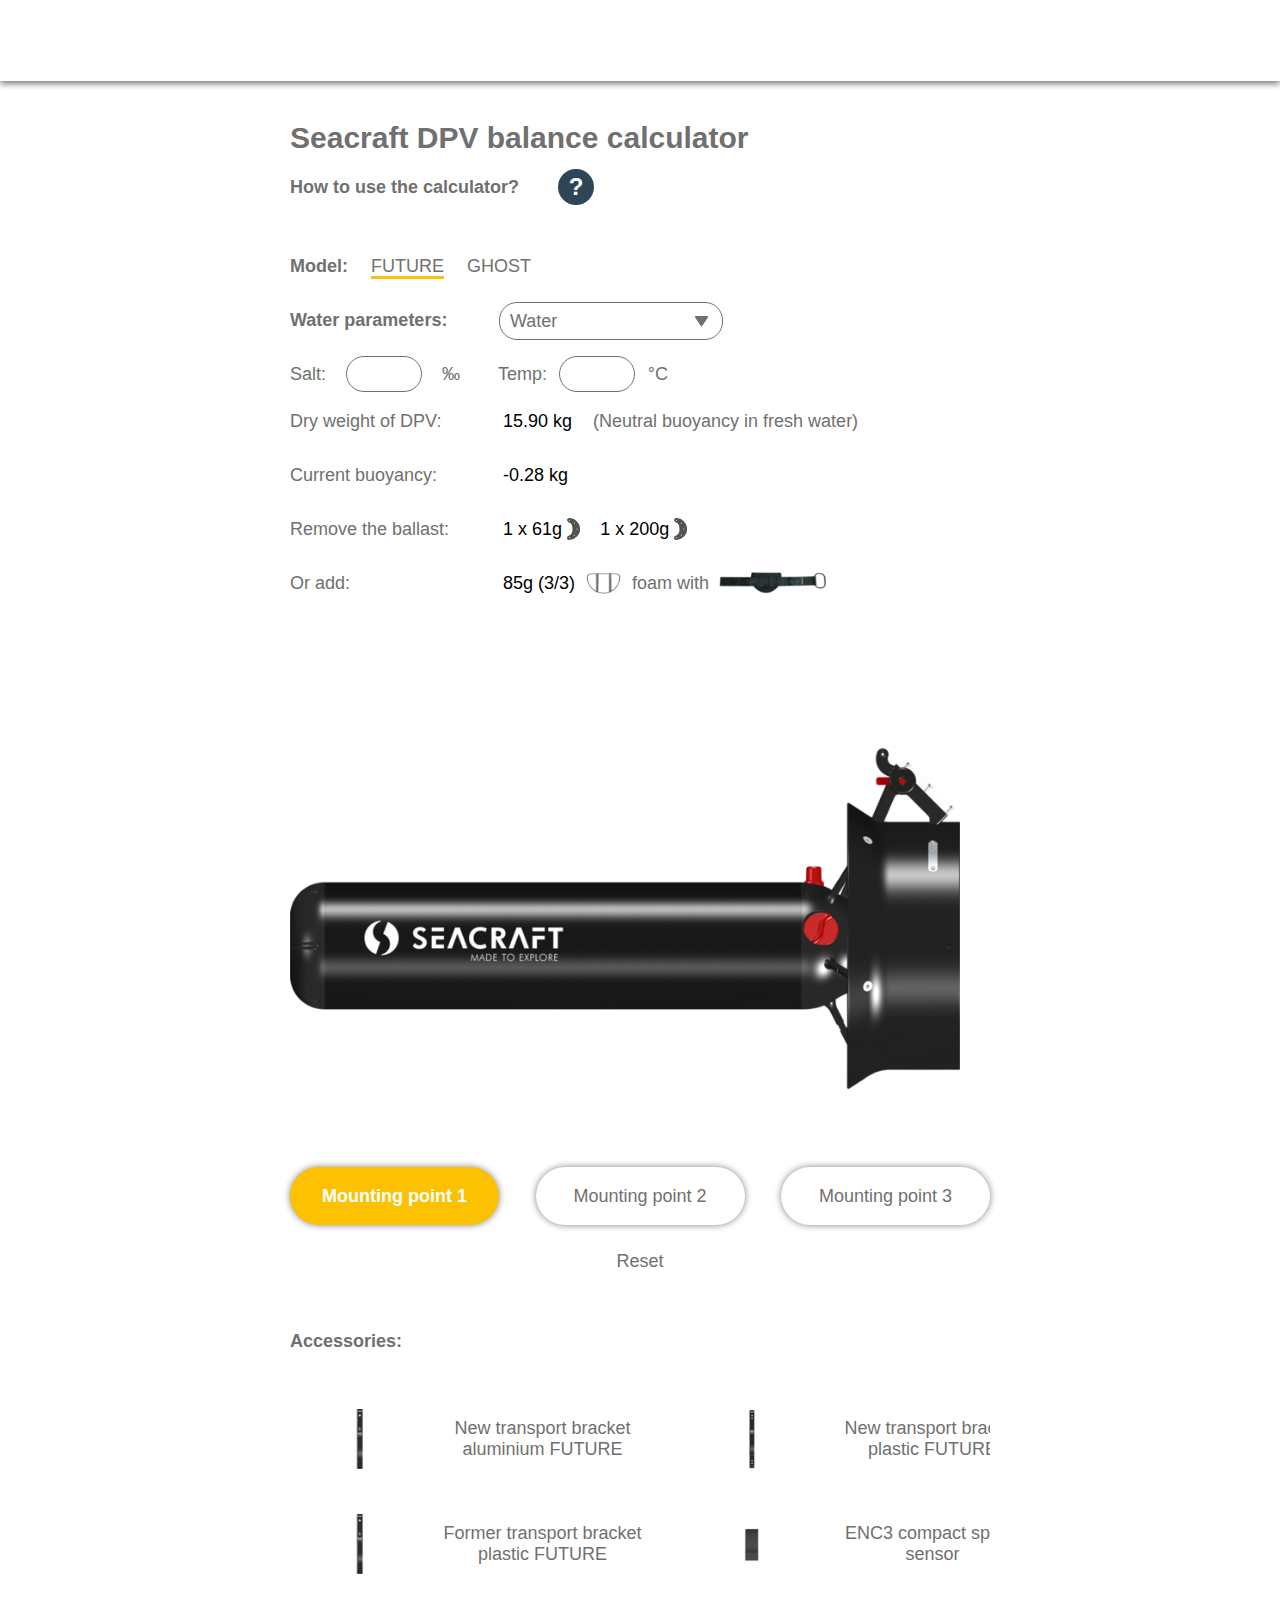
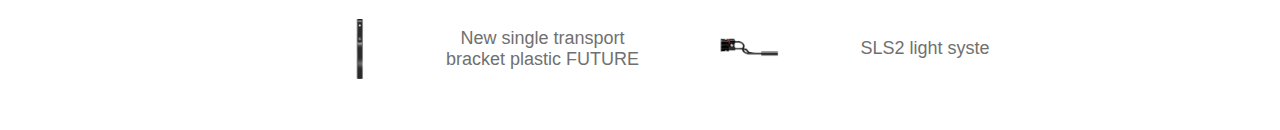
==== index.html @ e0cefeb3 "asdzxc" ====
<!DOCTYPE html>
<html lang="en">

<head>
    <meta charset="UTF-8">
    <meta http-equiv="X-UA-Compatible" content="IE=edge">
    <meta name="viewport" content="width=device-width, initial-scale=1.0">
    <link rel="stylesheet" type="text/css" href="css/perfect-scrollbar.css">
    <link rel="stylesheet" type="text/css" href="css/style.css">
    <title>Seacraft</title>
</head>

<body>
    <div class="header"></div>
    <div class="mainBlock">
        <div class="mainBlock__head">
            <div class="title">Seacraft DPV balance calculator</div>
            <div id="howtouse" class="howtouse">
                <div class="howtouse__title">How to use the calculator?</div>
                <div class="howtouse__icon">?</div>
            </div>
        </div>
        <div class="mainBlock__parameters">
            <div class="left">
                <div class="model">
                    <span class="model__main">Model:</span>
                    <div id="models" class="models">
                    </div>

                </div>
                <div class="waterParam">
                    <span>Water parameters:</span>
                    <div class="selectboxss">
                        <div class="selectboxssvalue"><input id="currentSea" readonly value="Water"></input><img
                                src="./assets/images/icons/arrow.svg" class="arrowselect" />
                        </div>
                        <ul id="seas" class="selectboxssmenu">
                        </ul>
                    </div>
                </div>
                <div class="params">
                    <div class="waterParameters">
                        <span>Salt:</span><input id="seaSalt" class="waterParameters__input" type="text"><span>‰</span>
                    </div>
                    <div class="waterParameters">
                        <span>Temp:</span><input id="seaTemp" class="waterParameters__input" type="text"><span>°C</span>
                    </div>
                </div>
            </div>
            <div class="right">
                <div class="weight">Dry weight of DPV:<span class="right__span">15.90 kg</span><span
                        class="right__span2">(Neutral buoyancy in fresh water)</span></div>
                <div class="buoyancy">Current buoyancy:<span class="right__span">-0.28 kg</span></div>
                <div class="ballast"><span> Remove the ballast:</span>
                    <div class="details">
                        <div class="detail"> <span class="right__span3">1 x 61g</span><img
                                src="./assets/images/icons/detail.svg" alt=""></div>
                        <div class="detail">
                            <span class="right__span3">1 x 200g</span><img src="./assets/images/icons/detail.svg"
                                alt="">
                        </div>
                    </div>
                </div>
                <div class="foam">
                    <span>Or add:</span>
                    <div class="foam-parts">
                        <div class="foam__quan">85g (3/3)</div>
                        <img src="./assets/images/icons/foam.png" alt="">
                        <div class="foam__with">foam with</div>
                        <img src="./assets/images/icons/belt.png" alt="">
                    </div>
                </div>
            </div>
        </div>
        <div class="mainBlock__scooter">
            <div class="scooter-images">
                <div id="model" data-model></div>
                <div id="bracket" data-bracket></div>
                <div id="accesory" data-accesory></div>
            </div>
            <div class="scooter-points">
                <div class="title">Choose mounting point:</div>
                <div class="buttons">
                    <div class="button active-btn" data-point="1">Mounting point 1</div>
                    <div class="button" data-point="2">Mounting point 2</div>
                    <div class="button" data-point="3">Mounting point 3</div>
                </div>
                <div id="reset" class="reset">Reset</div>
            </div>
        </div>
        <div class="mainblock__accessories">
            <div class="title"> Accessories:</div>
            <div id="accessories1" data-access="1" class="accessories accessories_active" data-scrollbar>
            </div>
            <div id="accessories2" data-access="2" class="accessories" data-scrollbar>
            </div>
            <div id="accessories3" data-access="3" class="accessories" data-scrollbar>
            </div>
        </div>
    </div>
    </div>
    <script src="./js/jquery/jquery.js" type="text/javascript" defer></script>
    <script src="./js/perfect-scrollbar.js" type="text/javascript" defer> </script>
    <script src="./js/tippy/1.js" type="text/javascript" defer></script>
    <script src="./js/tippy/2.js" type="text/javascript" defer></script>
    <script src="./js/index.js" type="text/javascript" defer></script>
</body>

</html>
---- css/perfect-scrollbar.css ----
/*
 * Container style
 */
.ps {
  overflow: hidden !important;
  overflow-anchor: none;
  -ms-overflow-style: none;
  touch-action: auto;
  -ms-touch-action: auto;
}

/*
 * Scrollbar rail styles
 */
.ps__rail-x {
  height: 1px;
  bottom: 10px;
  background: #fcc202;
  position: absolute;
}

.ps__rail-y {
  width: 1px;
  background: #fcc202;
  /* there must be 'right' or 'left' for ps__rail-y */
  right: 10px;
  /* please don't change 'position' */
  position: absolute;
}

.ps--active-x > .ps__rail-x,
.ps--active-y > .ps__rail-y {
  display: block;
}

.ps:hover > .ps__rail-x,
.ps:hover > .ps__rail-y,
.ps--focus > .ps__rail-x,
.ps--focus > .ps__rail-y,
.ps--scrolling-x > .ps__rail-x,
.ps--scrolling-y > .ps__rail-y {
  opacity: 1;
}

/*
 * Scrollbar thumb styles
 */
.ps__thumb-x {
  background-color: #aaa;
  border-radius: 6px;
  transition: background-color 0.2s linear, height 0.2s ease-in-out;
  -webkit-transition: background-color 0.2s linear, height 0.2s ease-in-out;
  height: 6px;
  /* there must be 'bottom' for ps__thumb-x */
  bottom: -6px;
  border-radius: 14px;
  height: 13px;
  background: #fcc202;
  /* please don't change 'position' */
  position: absolute;
}

.ps__thumb-y {
  border-radius: 14px;
  height: 13px;
  background: #fcc202;
  transition: background-color 0.2s linear, width 0.2s ease-in-out;
  -webkit-transition: background-color 0.2s linear, width 0.2s ease-in-out;
  width: 9px;
  /* there must be 'right' for ps__thumb-y */
  right: -4px;
  /* please don't change 'position' */
  position: absolute;
}

.ps__rail-y:hover > .ps__thumb-y,
.ps__rail-y:focus > .ps__thumb-y,
.ps__rail-y.ps--clicking .ps__thumb-y {
}

/* MS supports */
@supports (-ms-overflow-style: none) {
  .ps {
    overflow: auto !important;
  }
}

@media screen and (-ms-high-contrast: active), (-ms-high-contrast: none) {
  .ps {
    overflow: auto !important;
  }
}
---- css/style.css ----
@charset "UTF-8";
html,
body {
  margin: 0;
  padding: 0;
  font-family: "Montserrat", Sans-serif;
  font-size: 18px;
  color: #707070;
  outline: none;
  min-width: 360px;
}

.header {
  height: 81px;
  width: 100%;
  -webkit-box-shadow: 0px 3px 6px #838282;
          box-shadow: 0px 3px 6px #838282;
}

div.selectboxss {
  width: 222px;
  position: relative;
  height: 36px;
  border-radius: 18px;
  border: solid 1px #707070;
  background-color: #fff;
  color: #707070;
  cursor: pointer;
  overflow: hidden;
  -webkit-transition: 0.3s;
  transition: 0.3s;
  top: -7px;
  z-index: 1;
}

@media (max-width: 705px) {
  div.selectboxss {
    width: 180px;
  }
}

div.selectboxss .selectboxssvalue {
  cursor: pointer;
  -webkit-transition: 0.2s;
  transition: 0.2s;
  font-weight: 500;
  height: 36px;
  line-height: 36px;
  margin: 0px;
  padding-left: 10px;
}

div.selectboxss .selectboxssvalue input {
  color: #707070;
  font-weight: 500;
  font-size: 18px;
  padding: 0;
  margin: 0;
  border: none;
  background: none;
  outline: none;
  height: 36px;
  line-height: 36px;
  cursor: pointer;
  width: 180px;
}

@media (max-width: 705px) {
  div.selectboxss .selectboxssvalue input {
    width: 130px;
    font-size: 14px;
  }
}

@media (max-width: 705px) {
  div.selectboxss .selectboxssvalue {
    width: 140px;
  }
}

div.selectboxss img.arrowselect {
  position: absolute;
  right: 0;
  width: 15px;
  height: 11px;
  padding: 13px 13px 0px 0px;
}

ul.selectboxssmenu {
  background: #fff;
  -webkit-transition: 0.3s;
  transition: 0.3s;
  width: 100%;
  position: absolute;
  margin-top: 0px;
  display: block;
  padding: 0px;
  margin: 0px;
}

ul.selectboxssmenu > li {
  display: block;
  border-radius: 0px;
  cursor: pointer;
}

ul.selectboxssmenu > li.selectoption {
  font-weight: 300;
  height: 36px;
  line-height: 36px;
  color: #707070;
  padding-left: 12px;
}

@media (max-width: 705px) {
  ul.selectboxssmenu > li.selectoption {
    font-size: 14px;
  }
}

ul.selectboxssmenu > li.selectoption:hover {
  background: #f4f4f4;
  -webkit-transition: 0.2s;
  transition: 0.2s;
}

.mainBlock {
  width: 1320px;
  margin: auto;
  margin-top: 40px;
  zoom: 80%;
}

.mainBlock__head {
  display: -webkit-box;
  display: -ms-flexbox;
  display: flex;
  -ms-flex-wrap: wrap;
      flex-wrap: wrap;
  width: 100%;
  -webkit-box-pack: justify;
      -ms-flex-pack: justify;
          justify-content: space-between;
}

.mainBlock__head .title {
  font-weight: bold;
  font-size: 30px;
  color: #707070;
}

@media (max-width: 1320px) {
  .mainBlock__head .title {
    margin-bottom: 14px;
  }
}

@media (max-width: 705px) {
  .mainBlock__head .title {
    font-size: 22px;
    margin-bottom: 14px;
  }
}

.mainBlock__head .howtouse {
  display: -webkit-box;
  display: -ms-flexbox;
  display: flex;
  width: 304px;
  -webkit-box-pack: justify;
      -ms-flex-pack: justify;
          justify-content: space-between;
  height: 36px;
  line-height: 36px;
  font-weight: bold;
  -webkit-user-select: none;
     -moz-user-select: none;
      -ms-user-select: none;
          user-select: none;
  cursor: pointer;
}

.mainBlock__head .howtouse__title {
  font-size: 18px;
  color: #707070;
}

@media (max-width: 705px) {
  .mainBlock__head .howtouse__title {
    font-size: 14px;
  }
}

.mainBlock__head .howtouse__icon {
  width: 36px;
  height: 36px;
  border-radius: 100%;
  text-align: center;
  line-height: 36px;
  background-color: #2d4554;
  font-size: 24px;
  color: #ffffff;
}

@media (max-width: 705px) {
  .mainBlock__head .howtouse__icon {
    font-size: 12px;
    line-height: 20px;
    width: 19px;
    height: 19px;
  }
}

@media (max-width: 705px) {
  .mainBlock__head .howtouse {
    height: 19px;
    width: 220px;
    line-height: 19px;
  }
}

.mainBlock__parameters {
  margin-top: 50px;
  display: -webkit-box;
  display: -ms-flexbox;
  display: flex;
  width: 100%;
  margin-bottom: 83px;
}

.mainBlock__parameters .left {
  display: -webkit-box;
  display: -ms-flexbox;
  display: flex;
  -webkit-box-orient: vertical;
  -webkit-box-direction: normal;
      -ms-flex-direction: column;
          flex-direction: column;
  -ms-flex-wrap: wrap;
      flex-wrap: wrap;
  -webkit-box-pack: justify;
      -ms-flex-pack: justify;
          justify-content: space-between;
  width: 433px;
  height: 130px;
  margin-right: 190px;
}

@media (max-width: 1320px) {
  .mainBlock__parameters .left {
    margin-bottom: 25px;
  }
}

.mainBlock__parameters .model {
  height: 22px;
  line-height: 22px;
  display: -webkit-box;
  display: -ms-flexbox;
  display: flex;
  font-size: 18px;
  color: #707070;
}

.mainBlock__parameters .model__main {
  font-weight: bold;
  margin-right: 23px;
}

.mainBlock__parameters .model__title {
  text-transform: uppercase;
  cursor: pointer;
  font-weight: 300;
  margin-right: 23px;
}

.mainBlock__parameters .model__active {
  height: 24px;
  -webkit-box-sizing: border-box;
          box-sizing: border-box;
  font-weight: 500;
  border-bottom: 3px solid #fcc202;
}

@media (max-width: 705px) {
  .mainBlock__parameters .model {
    font-size: 16px;
  }
}

.mainBlock__parameters .waterParam {
  width: 433px;
  display: -webkit-box;
  display: -ms-flexbox;
  display: flex;
  -webkit-box-pack: justify;
      -ms-flex-pack: justify;
          justify-content: space-between;
  height: 22px;
  line-height: 22px;
  font-weight: bold;
  font-size: 18px;
}

@media (max-width: 705px) {
  .mainBlock__parameters .waterParam {
    width: 350px;
    font-size: 16px;
  }
}

.mainBlock__parameters .params {
  width: 378px;
  height: 22px;
  display: -webkit-box;
  display: -ms-flexbox;
  display: flex;
  -webkit-box-pack: justify;
      -ms-flex-pack: justify;
          justify-content: space-between;
}

@media (max-width: 705px) {
  .mainBlock__parameters .params {
    width: 320px;
  }
}

.mainBlock__parameters .waterParameters {
  display: -webkit-box;
  display: -ms-flexbox;
  display: flex;
  width: 170px;
  height: 22px;
  -webkit-box-pack: justify;
      -ms-flex-pack: justify;
          justify-content: space-between;
  line-height: 22px;
}

.mainBlock__parameters .waterParameters__input {
  -webkit-box-sizing: border-box;
          box-sizing: border-box;
  width: 76px;
  height: 36px;
  border: 1px solid #707070;
  text-align: center;
  color: #000000;
  font-size: 18px;
  font-weight: 500;
  border-radius: 18px;
  position: relative;
  top: -7px;
  outline: none;
  font-family: "Montserrat", Sans-serif;
}

@media (max-width: 705px) {
  .mainBlock__parameters .waterParameters {
    width: 155px;
  }
}

.mainBlock__parameters .right {
  display: -webkit-box;
  display: -ms-flexbox;
  display: flex;
  -webkit-box-orient: vertical;
  -webkit-box-direction: normal;
      -ms-flex-direction: column;
          flex-direction: column;
  -ms-flex-wrap: wrap;
      flex-wrap: wrap;
  -webkit-box-pack: justify;
      -ms-flex-pack: justify;
          justify-content: space-between;
  width: 608px;
  font-weight: 500;
  height: 184px;
}

.mainBlock__parameters .right .weight {
  position: relative;
  width: 100%;
  height: 22px;
  line-height: 22px;
}

.mainBlock__parameters .right .buoyancy {
  position: relative;
  width: 100%;
  line-height: 22px;
  height: 22px;
}

.mainBlock__parameters .right .ballast {
  display: -webkit-box;
  display: -ms-flexbox;
  display: flex;
  position: relative;
  line-height: 22px;
  width: 100%;
  height: 22px;
}

.mainBlock__parameters .right .foam {
  display: -webkit-box;
  display: -ms-flexbox;
  display: flex;
  position: relative;
  -ms-flex-wrap: nowrap;
      flex-wrap: nowrap;
  line-height: 22px;
  width: 100%;
  height: 22px;
}

.mainBlock__parameters .right .foam .foam-parts {
  display: -webkit-box;
  display: -ms-flexbox;
  display: flex;
  line-height: 22px;
  height: 22px;
  position: absolute;
  color: #000000;
  top: 0;
  left: 213px;
}

@media (max-width: 705px) {
  .mainBlock__parameters .right .foam .foam-parts {
    -ms-flex-wrap: wrap;
        flex-wrap: wrap;
    left: 165px;
  }
}

.mainBlock__parameters .right .foam__with {
  margin-right: 10px;
  color: #707070;
}

.mainBlock__parameters .right__span {
  position: absolute;
  color: #000000;
  left: 213px;
}

@media (max-width: 705px) {
  .mainBlock__parameters .right__span {
    left: 165px;
  }
}

.mainBlock__parameters .right__span2 {
  position: absolute;
  left: 303px;
}

@media (max-width: 705px) {
  .mainBlock__parameters .right__span2 {
    font-size: 14px;
    line-height: 16px;
    left: 245px;
  }
}

.mainBlock__parameters .right__span3 {
  position: relative;
  color: #000000;
  margin-right: 5px;
}

.mainBlock__parameters .right .details {
  display: -webkit-box;
  display: -ms-flexbox;
  display: flex;
  position: absolute;
  left: 213px;
  white-space: nowrap;
}

.mainBlock__parameters .right .details .detail {
  height: 22px;
  display: -webkit-box;
  display: -ms-flexbox;
  display: flex;
  margin-right: 20px;
}

.mainBlock__parameters .right .details .detail img {
  position: relative;
}

@media (max-width: 705px) {
  .mainBlock__parameters .right .details {
    position: absolute;
    left: 165px;
  }
}

@media (max-width: 705px) {
  .mainBlock__parameters .right {
    font-size: 15px;
  }
}

@media (max-width: 1320px) {
  .mainBlock__parameters {
    -ms-flex-wrap: wrap;
        flex-wrap: wrap;
  }
}

@media (max-width: 705px) {
  .mainBlock__parameters {
    font-size: 16px;
    margin-top: 38px;
  }
}

.mainBlock__scooter {
  position: relative;
  display: -webkit-box;
  display: -ms-flexbox;
  display: flex;
  -webkit-box-pack: justify;
      -ms-flex-pack: justify;
          justify-content: space-between;
  width: calc(100% - 109px);
  left: 109px;
  margin-bottom: 33px;
}

.mainBlock__scooter .scooter-images {
  position: relative;
  bottom: 0;
  width: 800px;
  height: 490px;
}

.mainBlock__scooter .scooter-images img {
  position: absolute;
  width: 780px;
}

@media (max-width: 1320px) {
  .mainBlock__scooter .scooter-images img {
    width: 670px;
  }
}

@media (max-width: 705px) {
  .mainBlock__scooter .scooter-images img {
    width: 340px;
  }
}

@media (max-width: 1320px) {
  .mainBlock__scooter .scooter-images {
    margin: auto;
  }
}

@media (max-width: 705px) {
  .mainBlock__scooter .scooter-images {
    width: 354px;
    height: 220px;
  }
}

.mainBlock__scooter .scooter-points {
  position: relative;
  top: 50px;
  left: 0;
}

.mainBlock__scooter .scooter-points .buttons {
  display: -webkit-box;
  display: -ms-flexbox;
  display: flex;
  -webkit-box-orient: vertical;
  -webkit-box-direction: normal;
      -ms-flex-direction: column;
          flex-direction: column;
  -webkit-box-pack: justify;
      -ms-flex-pack: justify;
          justify-content: space-between;
  width: 209px;
  height: 222px;
}

@media (max-width: 1320px) {
  .mainBlock__scooter .scooter-points .buttons {
    margin: auto;
    width: 700px;
    -webkit-box-orient: horizontal;
    -webkit-box-direction: normal;
        -ms-flex-direction: row;
            flex-direction: row;
    height: 58px;
  }
}

@media (max-width: 705px) {
  .mainBlock__scooter .scooter-points .buttons {
    margin: auto;
    height: 44px;
    width: 333px;
    -webkit-box-orient: horizontal;
    -webkit-box-direction: normal;
        -ms-flex-direction: row;
            flex-direction: row;
  }
}

.mainBlock__scooter .scooter-points .title {
  display: none;
  font-size: 16px;
  font-weight: bold;
  margin-bottom: 28px;
}

@media (max-width: 705px) {
  .mainBlock__scooter .scooter-points .title {
    display: block;
  }
}

@media (max-width: 1320px) {
  .mainBlock__scooter .scooter-points {
    width: 100%;
    top: 0;
  }
}

.mainBlock__scooter .reset {
  margin: 24px auto;
  text-align: center;
  -webkit-user-select: none;
     -moz-user-select: none;
      -ms-user-select: none;
          user-select: none;
  width: 61px;
  height: 25px;
  cursor: pointer;
  line-height: 25px;
  font-weight: 500;
}

@media (max-width: 705px) {
  .mainBlock__scooter .reset {
    height: 20px;
    line-height: 20px;
    font-size: 16px;
  }
}

.mainBlock__scooter .reset:hover {
  font-weight: 550;
}

.mainBlock__scooter .reset:active {
  -webkit-transform: scale(0.9);
          transform: scale(0.9);
}

.mainBlock__scooter .button {
  text-align: center;
  -webkit-user-select: none;
     -moz-user-select: none;
      -ms-user-select: none;
          user-select: none;
  width: 209px;
  height: 58px;
  background: #ffffff;
  cursor: pointer;
  line-height: 58px;
  font-weight: 500;
  border-radius: 39px;
  -webkit-box-shadow: 0px 0px 7px #838282;
          box-shadow: 0px 0px 7px #838282;
}

@media (max-width: 705px) {
  .mainBlock__scooter .button {
    width: 101px;
    height: 44px;
    line-height: 44px;
    font-size: 13px;
  }
}

.mainBlock__scooter .button:hover {
  background: #f1f0f0;
}

.mainBlock__scooter .button:active {
  -webkit-transform: scale(0.99);
          transform: scale(0.99);
}

.mainBlock__scooter .active-btn {
  background: #fcc202;
  color: #fff;
  font-weight: 600;
}

.mainBlock__scooter .active-btn:hover {
  background: #fcc202;
}

@media (max-width: 1320px) {
  .mainBlock__scooter {
    left: 0;
    width: 100%;
    -ms-flex-wrap: wrap;
        flex-wrap: wrap;
  }
}

@media (max-width: 1320px) {
  .mainBlock {
    zoom: 100%;
    width: 700px;
  }
}

@media (max-width: 705px) {
  .mainBlock {
    width: 360px;
  }
}

.mainblock__accessories {
  width: 100%;
  height: 300px;
  margin-bottom: 25px;
}

.mainblock__accessories .title-tool {
  font-weight: bold;
  text-align: center;
}

.mainblock__accessories .title {
  font-weight: bold;
}

.mainblock__accessories .active-access {
  background: #fff4d0;
}

.mainblock__accessories .itemsTool {
  border-top: 1px solid #707070;
}

.mainblock__accessories .accessories {
  position: relative;
  display: none;
  margin-top: 34px;
  width: 100%;
  height: 344px;
  overflow-x: auto;
  overflow-y: hidden;
  -webkit-box-orient: vertical;
  -webkit-box-direction: normal;
      -ms-flex-direction: column;
          flex-direction: column;
  -ms-flex-wrap: wrap;
      flex-wrap: wrap;
  scrollbar-color: #fcc202 transparent;
  /* «цвет ползунка» «цвет полосы скроллбара» */
  scrollbar-width: thin;
  white-space: nowrap;
}

.mainblock__accessories .accessories__items {
  cursor: pointer;
  width: 390px;
  height: 105px;
  display: -webkit-box;
  display: -ms-flexbox;
  display: flex;
}

@media (max-width: 705px) {
  .mainblock__accessories .accessories__items {
    height: 77px;
    width: 355px;
  }
}

@media (max-width: 705px) {
  .mainblock__accessories .accessories {
    -webkit-box-orient: horizontal;
    -webkit-box-direction: normal;
        -ms-flex-direction: row;
            flex-direction: row;
  }
}

.mainblock__accessories .accessories_active {
  display: -webkit-box;
  display: -ms-flexbox;
  display: flex;
}

.mainblock__accessories .items-image {
  position: relative;
  width: 140px;
  height: 105px;
}

.mainblock__accessories .items-image img {
  position: absolute;
  top: 50%;
  left: 50%;
  -webkit-transform: translate(-50%, -50%);
          transform: translate(-50%, -50%);
  width: 130px;
  height: 60px;
}

@media (max-width: 705px) {
  .mainblock__accessories .items-image {
    width: 103px;
    height: 77px;
  }
}

.mainblock__accessories .items-name {
  width: 215px;
  font-weight: 500;
  text-align: center;
  height: 100%;
  display: -webkit-box;
  display: -ms-flexbox;
  display: flex;
  -webkit-box-align: center;
      -ms-flex-align: center;
          align-items: center;
  padding-left: 5px;
}

.mainblock__accessories .items-name span {
  width: 100%;
  white-space: normal;
}

@media (max-width: 705px) {
  .mainblock__accessories .items-name {
    font-size: 16px;
  }
}

.modal {
  position: fixed;
  z-index: 2;
  left: 0;
  top: 0;
  width: 100%;
  height: 100%;
  overflow: hidden;
  display: -webkit-box;
  display: -ms-flexbox;
  display: flex;
  background-color: rgba(0, 0, 0, 0.4);
  -webkit-box-align: center;
      -ms-flex-align: center;
          align-items: center;
  -webkit-box-orient: vertical;
  -webkit-box-direction: normal;
      -ms-flex-direction: column;
          flex-direction: column;
  -webkit-box-pack: center;
      -ms-flex-pack: center;
          justify-content: center;
}

.htuCard {
  position: relative;
  background: #fafafa;
  border-radius: 9px;
  width: 90%;
  height: auto;
  -webkit-box-align: center;
      -ms-flex-align: center;
          align-items: center;
  padding: 20px;
  overflow: auto;
}

.htuCard__title {
  font-weight: bold;
  font-size: 30px;
  color: #707070;
  margin-bottom: 30px;
}

.htuCard__сlose {
  cursor: pointer;
  position: absolute;
  top: 5px;
  right: 15px;
  font-weight: bold;
  font-size: 30px;
}

.tippy-box {
  background: #f4f4f4;
  color: #707070;
  border-radius: 5px;
  max-height: 500px;
  font-size: 18px;
  overflow: auto;
  border: 2px solid #707070;
}
/*# sourceMappingURL=style.css.map */
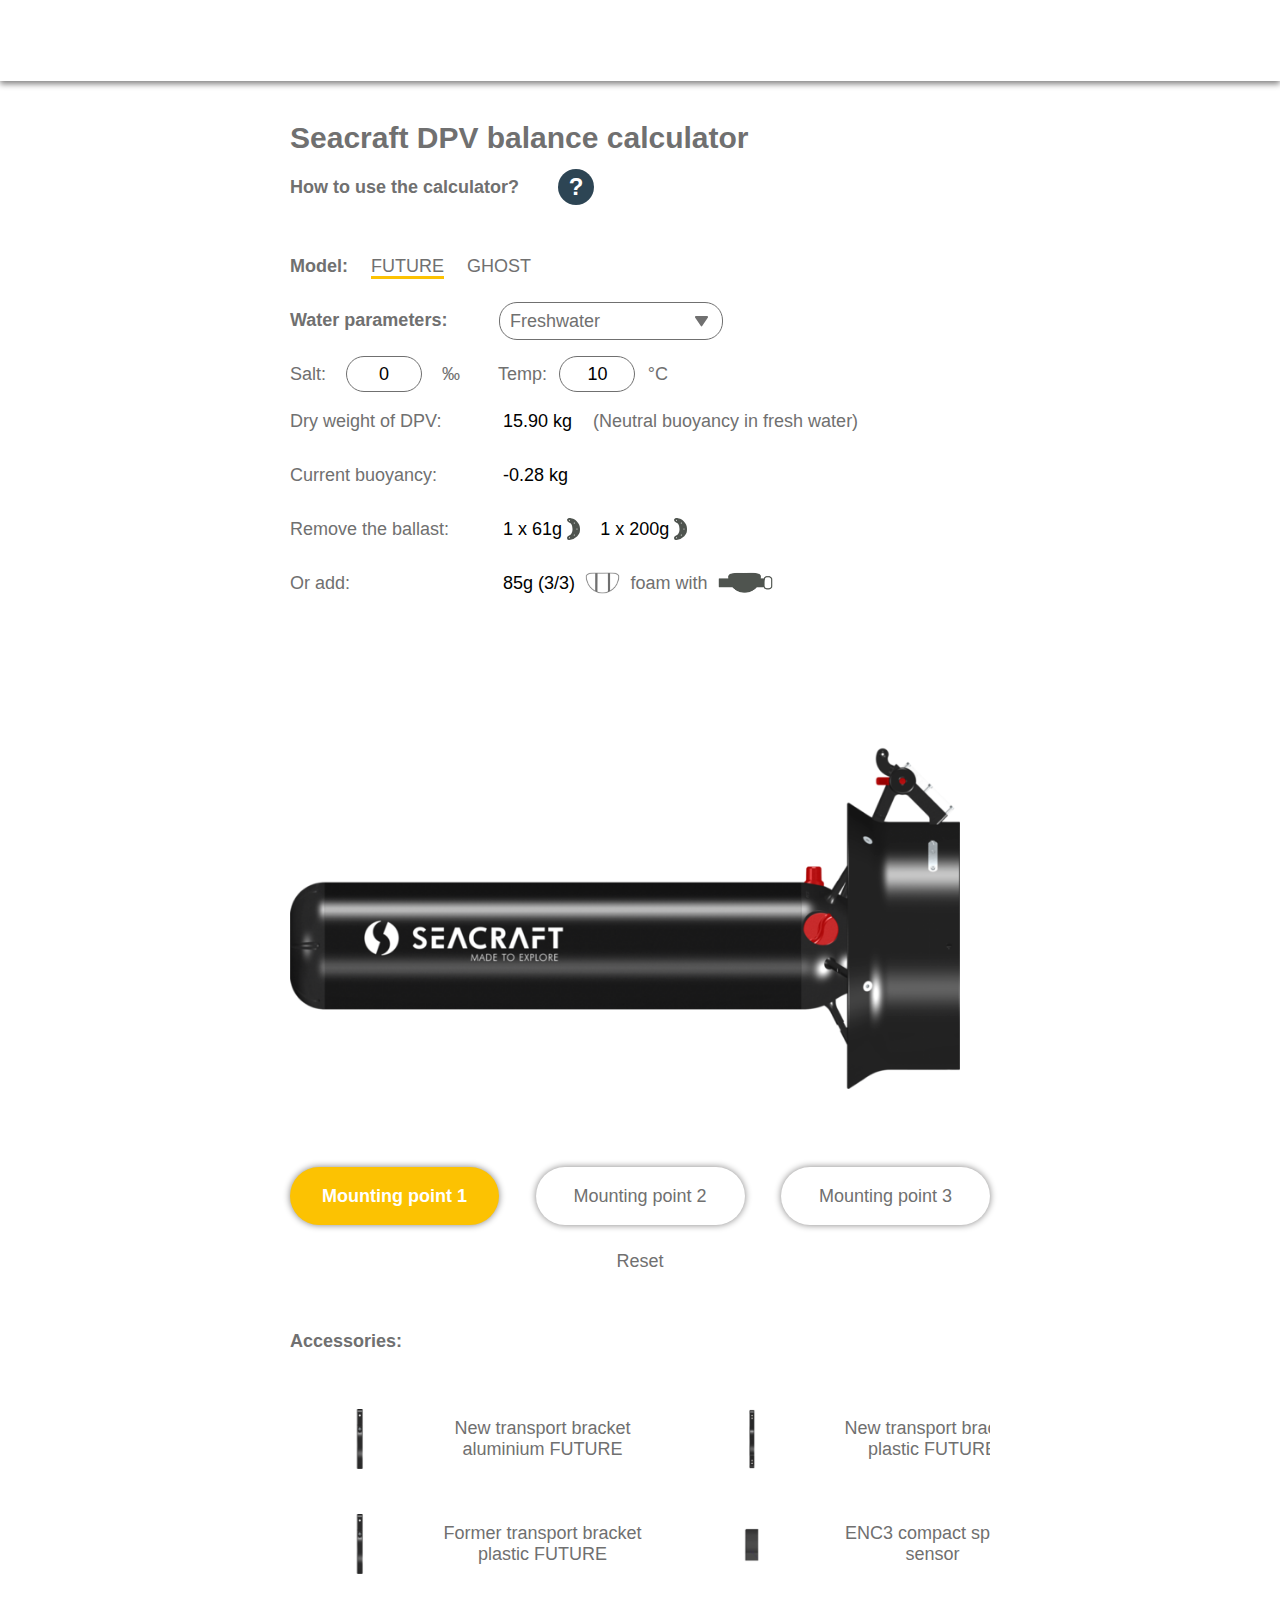
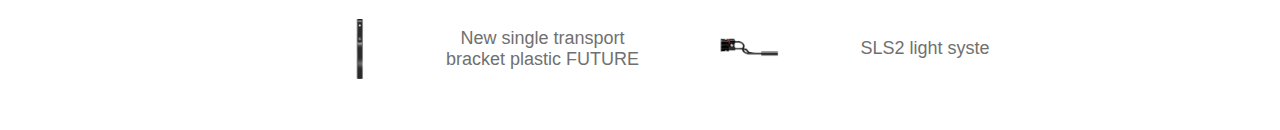
==== commit 12d36d0e: "фыв" ====
--- a/index.html
+++ b/index.html
@@ -48,16 +48,17 @@
                 </div>
             </div>
             <div class="right">
-                <div class="weight">Dry weight of DPV:<span class="right__span">15.90 kg</span><span
+                <div class="weight">Dry weight of DPV:<span class="right__span"><span  id="scooter-weight"></span> kg</span><span
                         class="right__span2">(Neutral buoyancy in fresh water)</span></div>
-                <div class="buoyancy">Current buoyancy:<span class="right__span">-0.28 kg</span></div>
+                <div class="buoyancy">Current buoyancy:<span id="current-buouancy" class="right__span">-0.28 kg</span>
+                </div>
                 <div class="ballast"><span> Remove the ballast:</span>
                     <div class="details">
-                        <div class="detail"> <span class="right__span3">1 x 61g</span><img
+                        <div class="detail"> <span class="right__span3"><span id="detail61">1</span> x 61g</span><img
                                 src="./assets/images/icons/detail.svg" alt=""></div>
                         <div class="detail">
-                            <span class="right__span3">1 x 200g</span><img src="./assets/images/icons/detail.svg"
-                                alt="">
+                            <span class="right__span3"><span id="detail200">1</span> x 200g</span><img
+                                src="./assets/images/icons/detail.svg" alt="">
                         </div>
                     </div>
                 </div>
--- a/css/style.css
+++ b/css/style.css
@@ -435,8 +435,13 @@
   }
 }
 
+.mainBlock__parameters .right .foam .foam-parts img {
+  height: 22px;
+  margin-left: 10px;
+  margin-right: 10px;
+}
+
 .mainBlock__parameters .right .foam__with {
-  margin-right: 10px;
   color: #707070;
 }
 
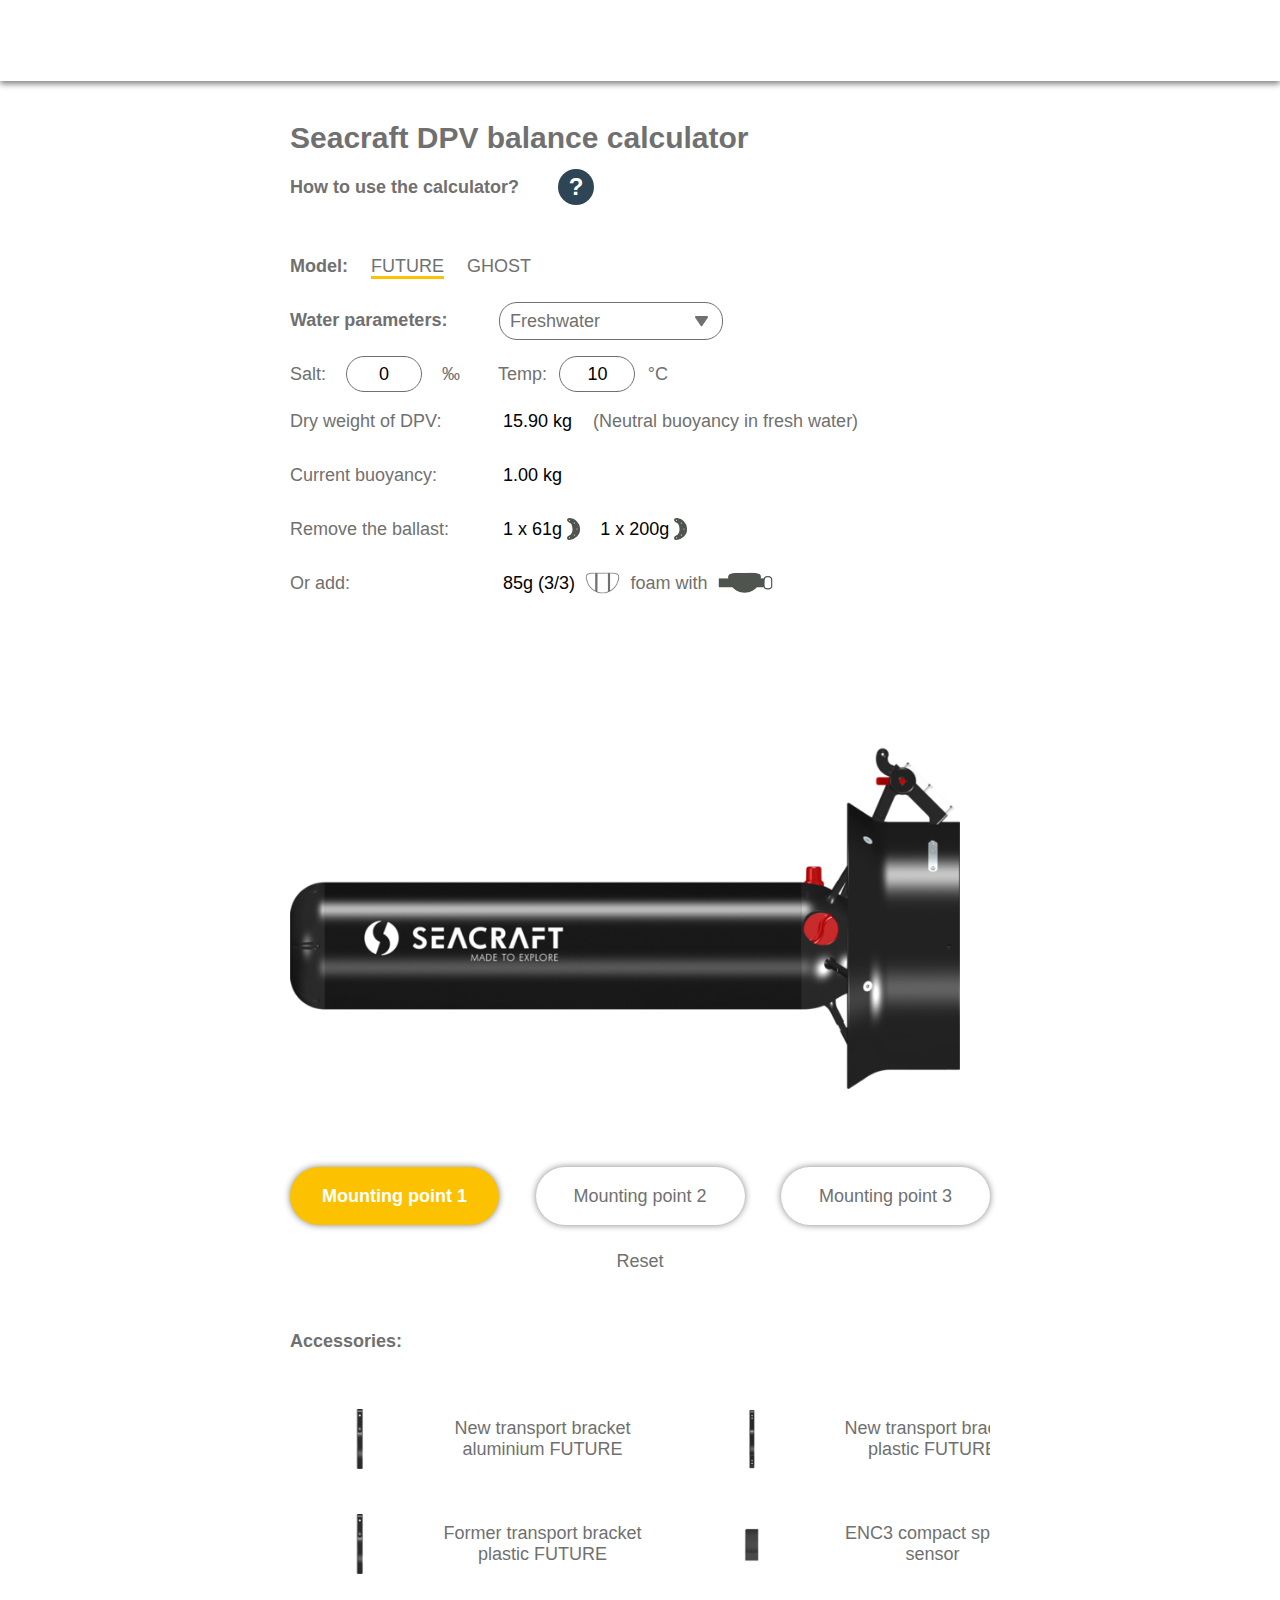
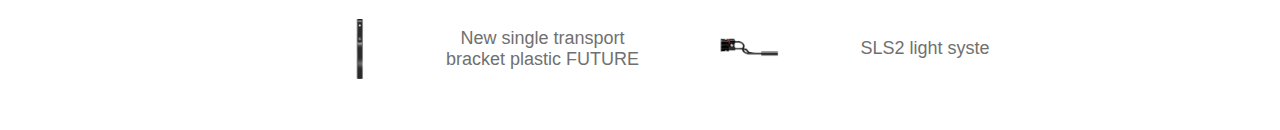
==== commit 6ceb4cdb: "asd" ====
--- a/index.html
+++ b/index.html
@@ -50,7 +50,7 @@
             <div class="right">
                 <div class="weight">Dry weight of DPV:<span class="right__span"><span  id="scooter-weight"></span> kg</span><span
                         class="right__span2">(Neutral buoyancy in fresh water)</span></div>
-                <div class="buoyancy">Current buoyancy:<span id="current-buouancy" class="right__span">-0.28 kg</span>
+                <div class="buoyancy">Current buoyancy:<span  class="right__span"><span id="current-buouancy">-0.28</span> kg</span>
                 </div>
                 <div class="ballast"><span> Remove the ballast:</span>
                     <div class="details">
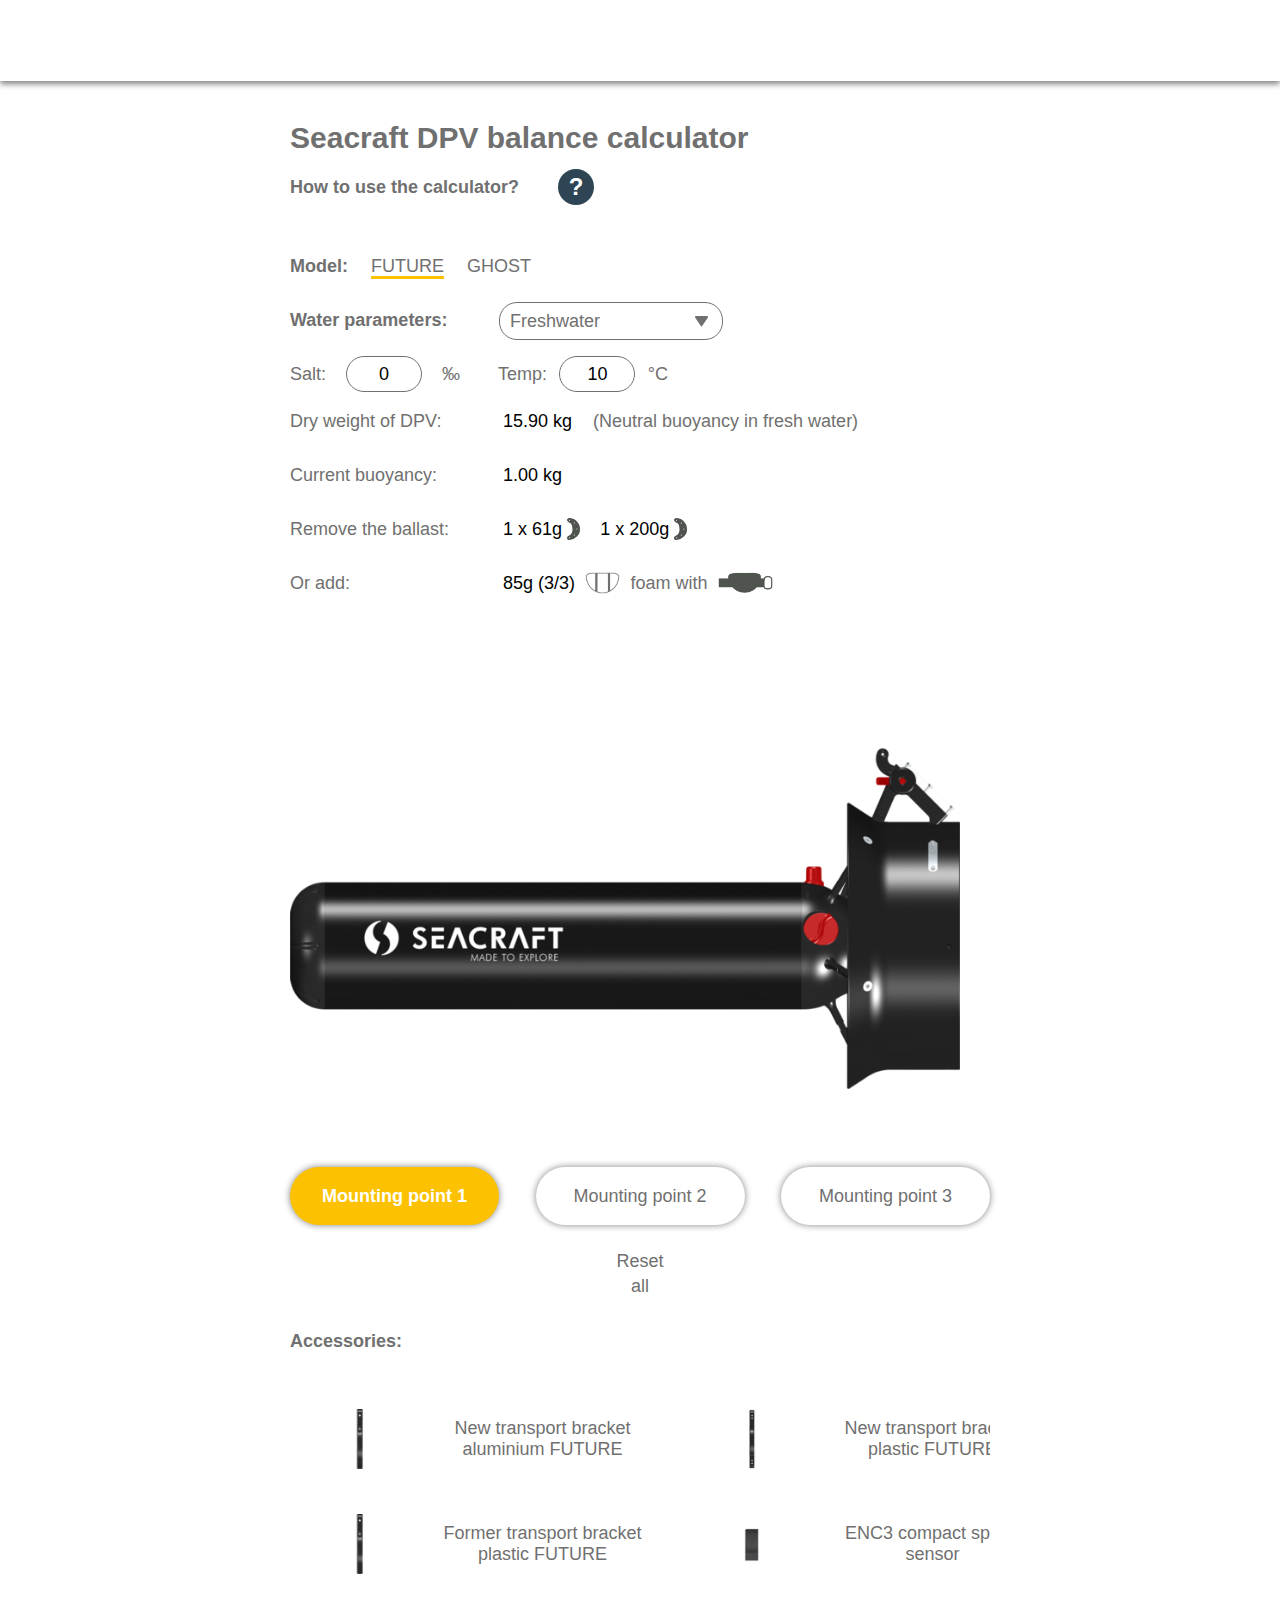
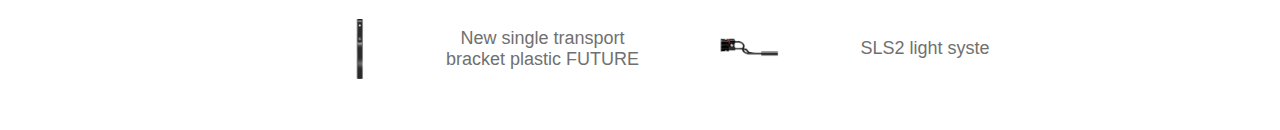
==== commit 20916aa6: "asd" ====
--- a/index.html
+++ b/index.html
@@ -50,7 +50,7 @@
             <div class="right">
                 <div class="weight">Dry weight of DPV:<span class="right__span"><span  id="scooter-weight"></span> kg</span><span
                         class="right__span2">(Neutral buoyancy in fresh water)</span></div>
-                <div class="buoyancy">Current buoyancy:<span  class="right__span"><span id="current-buouancy">-0.28</span> kg</span>
+                <div class="buoyancy">Current buoyancy:<span  class="right__span"><span id="current-buouancy"></span> kg</span>
                 </div>
                 <div class="ballast"><span> Remove the ballast:</span>
                     <div class="details">
@@ -86,7 +86,7 @@
                     <div class="button" data-point="2">Mounting point 2</div>
                     <div class="button" data-point="3">Mounting point 3</div>
                 </div>
-                <div id="reset" class="reset">Reset</div>
+                <div id="reset" class="reset">Reset all</div>
             </div>
         </div>
         <div class="mainblock__accessories">
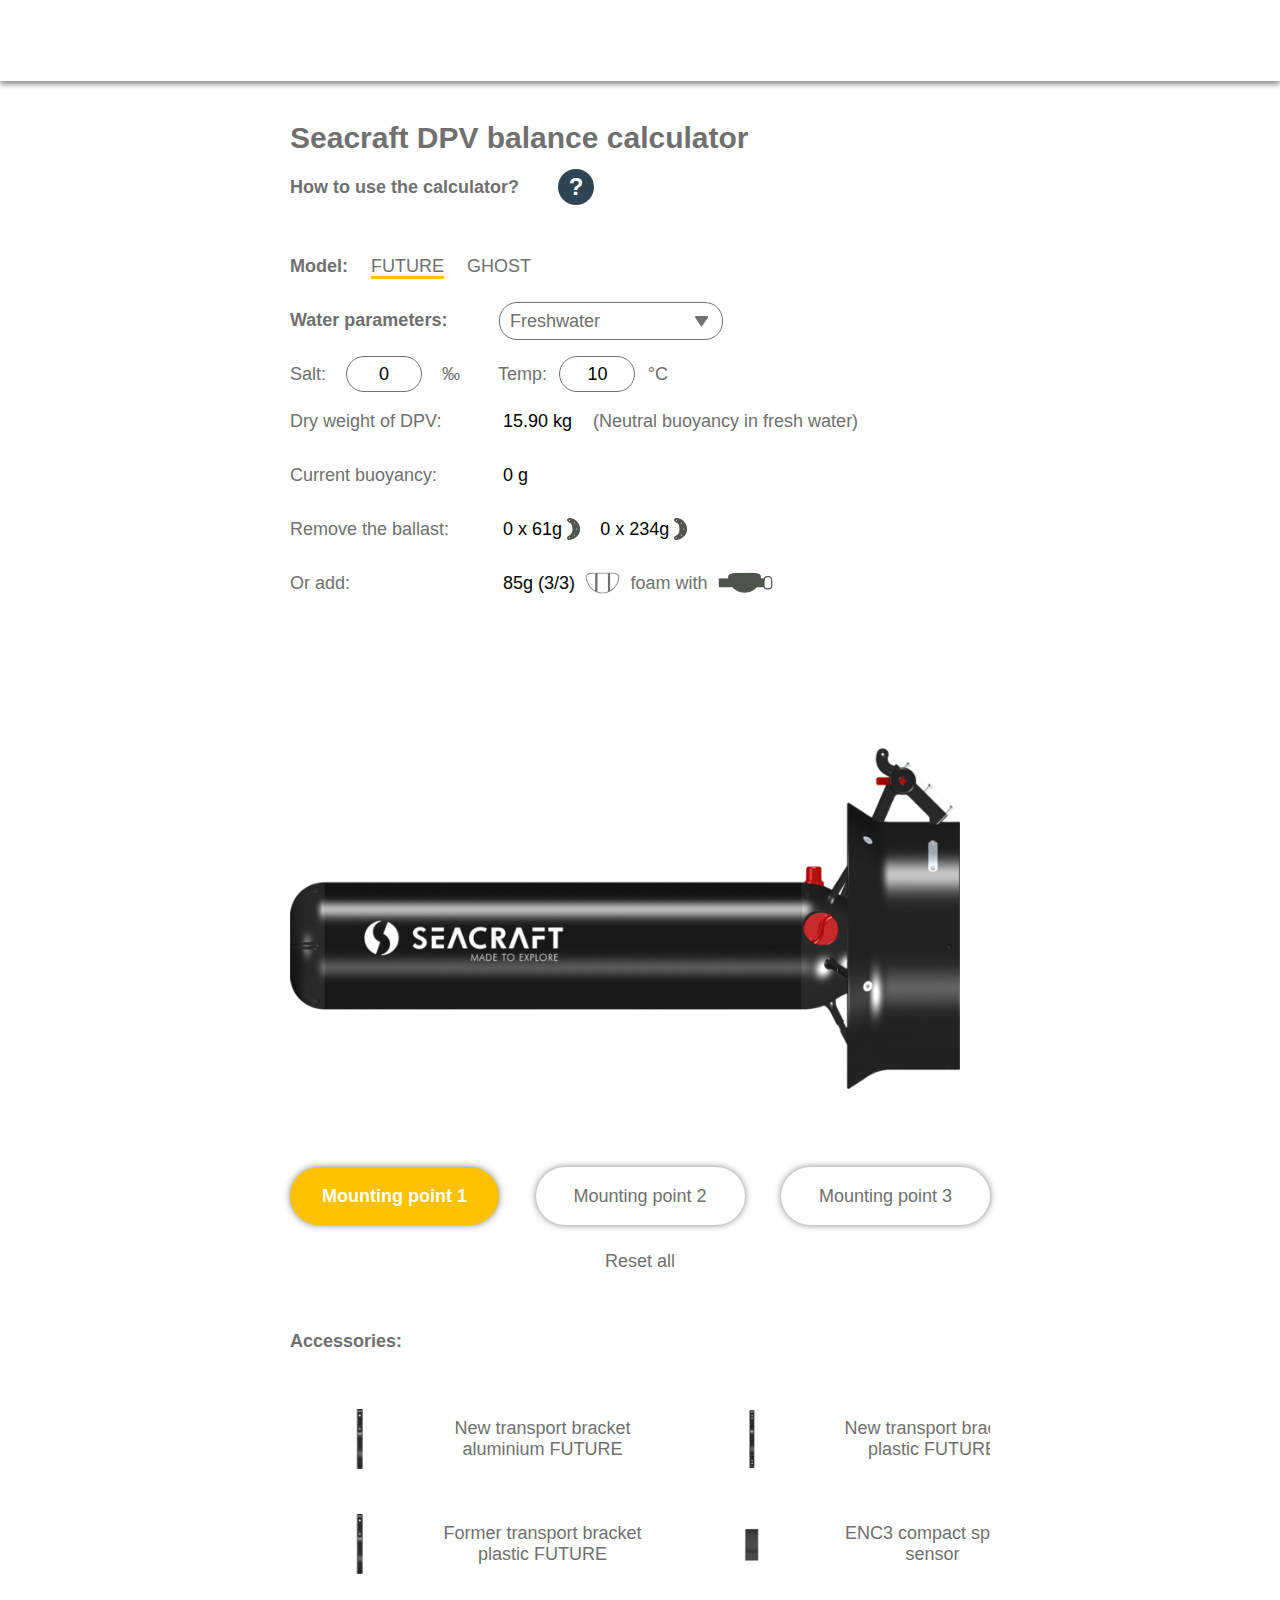
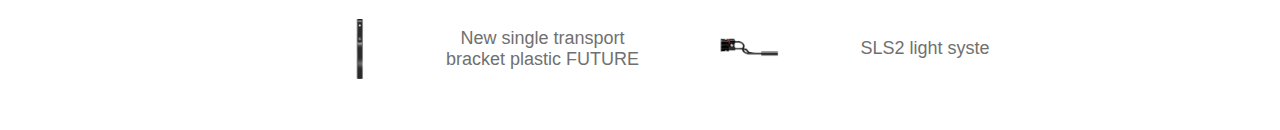
==== commit e02dee45: "asd" ====
--- a/index.html
+++ b/index.html
@@ -48,16 +48,17 @@
                 </div>
             </div>
             <div class="right">
-                <div class="weight">Dry weight of DPV:<span class="right__span"><span  id="scooter-weight"></span> kg</span><span
-                        class="right__span2">(Neutral buoyancy in fresh water)</span></div>
-                <div class="buoyancy">Current buoyancy:<span  class="right__span"><span id="current-buouancy"></span> kg</span>
+                <div class="weight">Dry weight of DPV:<span class="right__span"><span id="scooter-weight"></span>
+                        kg</span><span class="right__span2">(Neutral buoyancy in fresh water)</span></div>
+                <div class="buoyancy">Current buoyancy:<span class="right__span"><span id="current-buouancy"></span>
+                        g</span>
                 </div>
                 <div class="ballast"><span> Remove the ballast:</span>
                     <div class="details">
                         <div class="detail"> <span class="right__span3"><span id="detail61">1</span> x 61g</span><img
                                 src="./assets/images/icons/detail.svg" alt=""></div>
                         <div class="detail">
-                            <span class="right__span3"><span id="detail200">1</span> x 200g</span><img
+                            <span class="right__span3"><span id="detail200">1</span> x 234g</span><img
                                 src="./assets/images/icons/detail.svg" alt="">
                         </div>
                     </div>
@@ -65,7 +66,8 @@
                 <div class="foam">
                     <span>Or add:</span>
                     <div class="foam-parts">
-                        <div class="foam__quan">85g (3/3)</div>
+                        <div class="foam__quan"><span id="foam-weight">85</span>g (<span id="foam-quan">3</span>/3)
+                        </div>
                         <img src="./assets/images/icons/foam.png" alt="">
                         <div class="foam__with">foam with</div>
                         <img src="./assets/images/icons/belt.png" alt="">
--- a/css/style.css
+++ b/css/style.css
@@ -445,6 +445,12 @@
   color: #707070;
 }
 
+@media (max-width: 705px) {
+  .mainBlock__parameters .right .foam__with {
+    width: 80px;
+  }
+}
+
 .mainBlock__parameters .right__span {
   position: absolute;
   color: #000000;
@@ -646,7 +652,7 @@
      -moz-user-select: none;
       -ms-user-select: none;
           user-select: none;
-  width: 61px;
+  width: 105px;
   height: 25px;
   cursor: pointer;
   line-height: 25px;
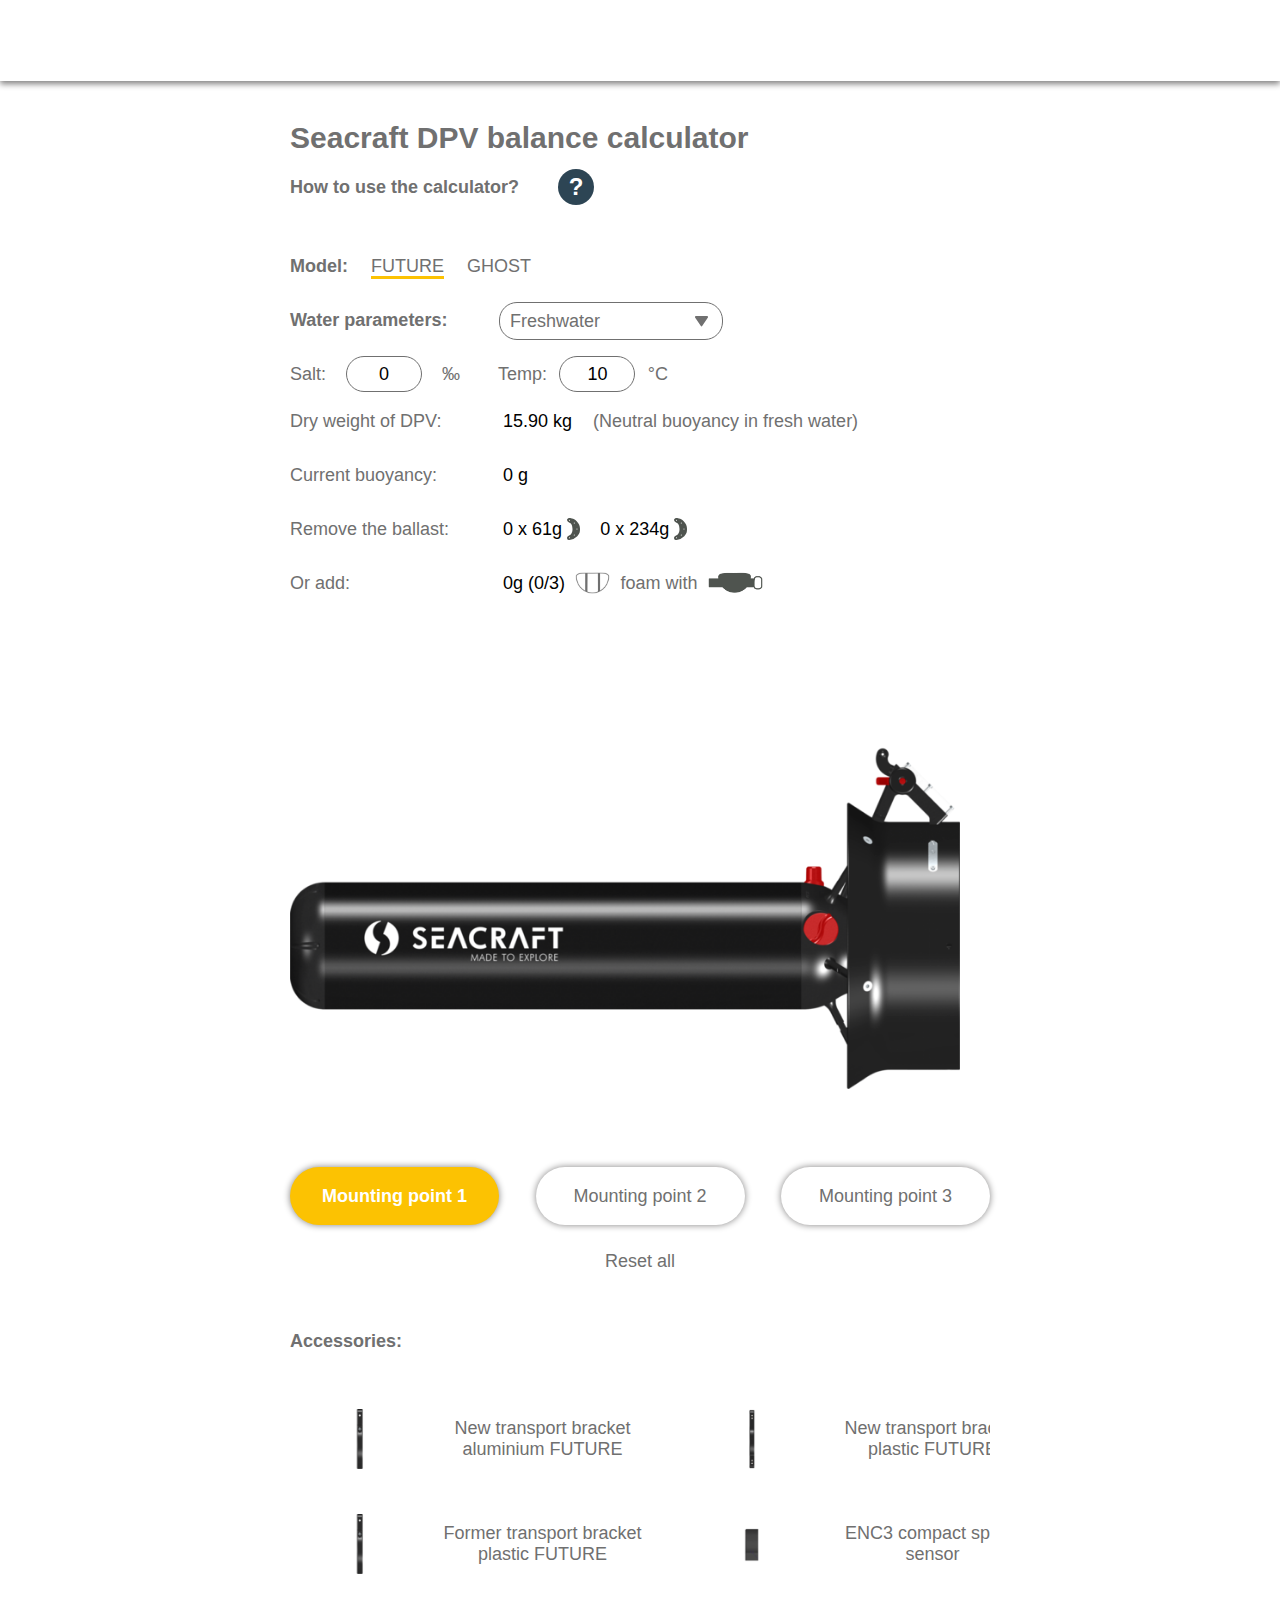
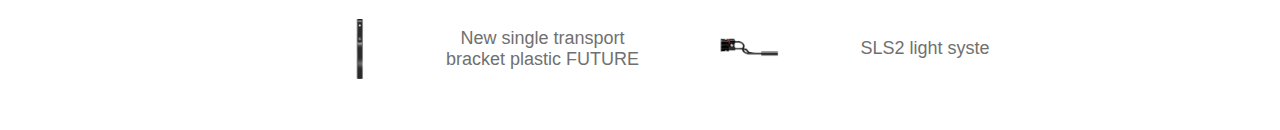
==== commit 790d25b5: "zxc" ====
--- a/index.html
+++ b/index.html
@@ -55,10 +55,10 @@
                 </div>
                 <div class="ballast"><span> Remove the ballast:</span>
                     <div class="details">
-                        <div class="detail"> <span class="right__span3"><span id="detail61">1</span> x 61g</span><img
+                        <div class="detail"> <span class="right__span3"><span id="detail61"></span> x 61g</span><img
                                 src="./assets/images/icons/detail.svg" alt=""></div>
                         <div class="detail">
-                            <span class="right__span3"><span id="detail200">1</span> x 234g</span><img
+                            <span class="right__span3"><span id="detail200"></span> x 234g</span><img
                                 src="./assets/images/icons/detail.svg" alt="">
                         </div>
                     </div>
@@ -66,7 +66,7 @@
                 <div class="foam">
                     <span>Or add:</span>
                     <div class="foam-parts">
-                        <div class="foam__quan"><span id="foam-weight">85</span>g (<span id="foam-quan">3</span>/3)
+                        <div class="foam__quan"><span id="foam-weight"></span>g (<span id="foam-quan"></span>/3)
                         </div>
                         <img src="./assets/images/icons/foam.png" alt="">
                         <div class="foam__with">foam with</div>
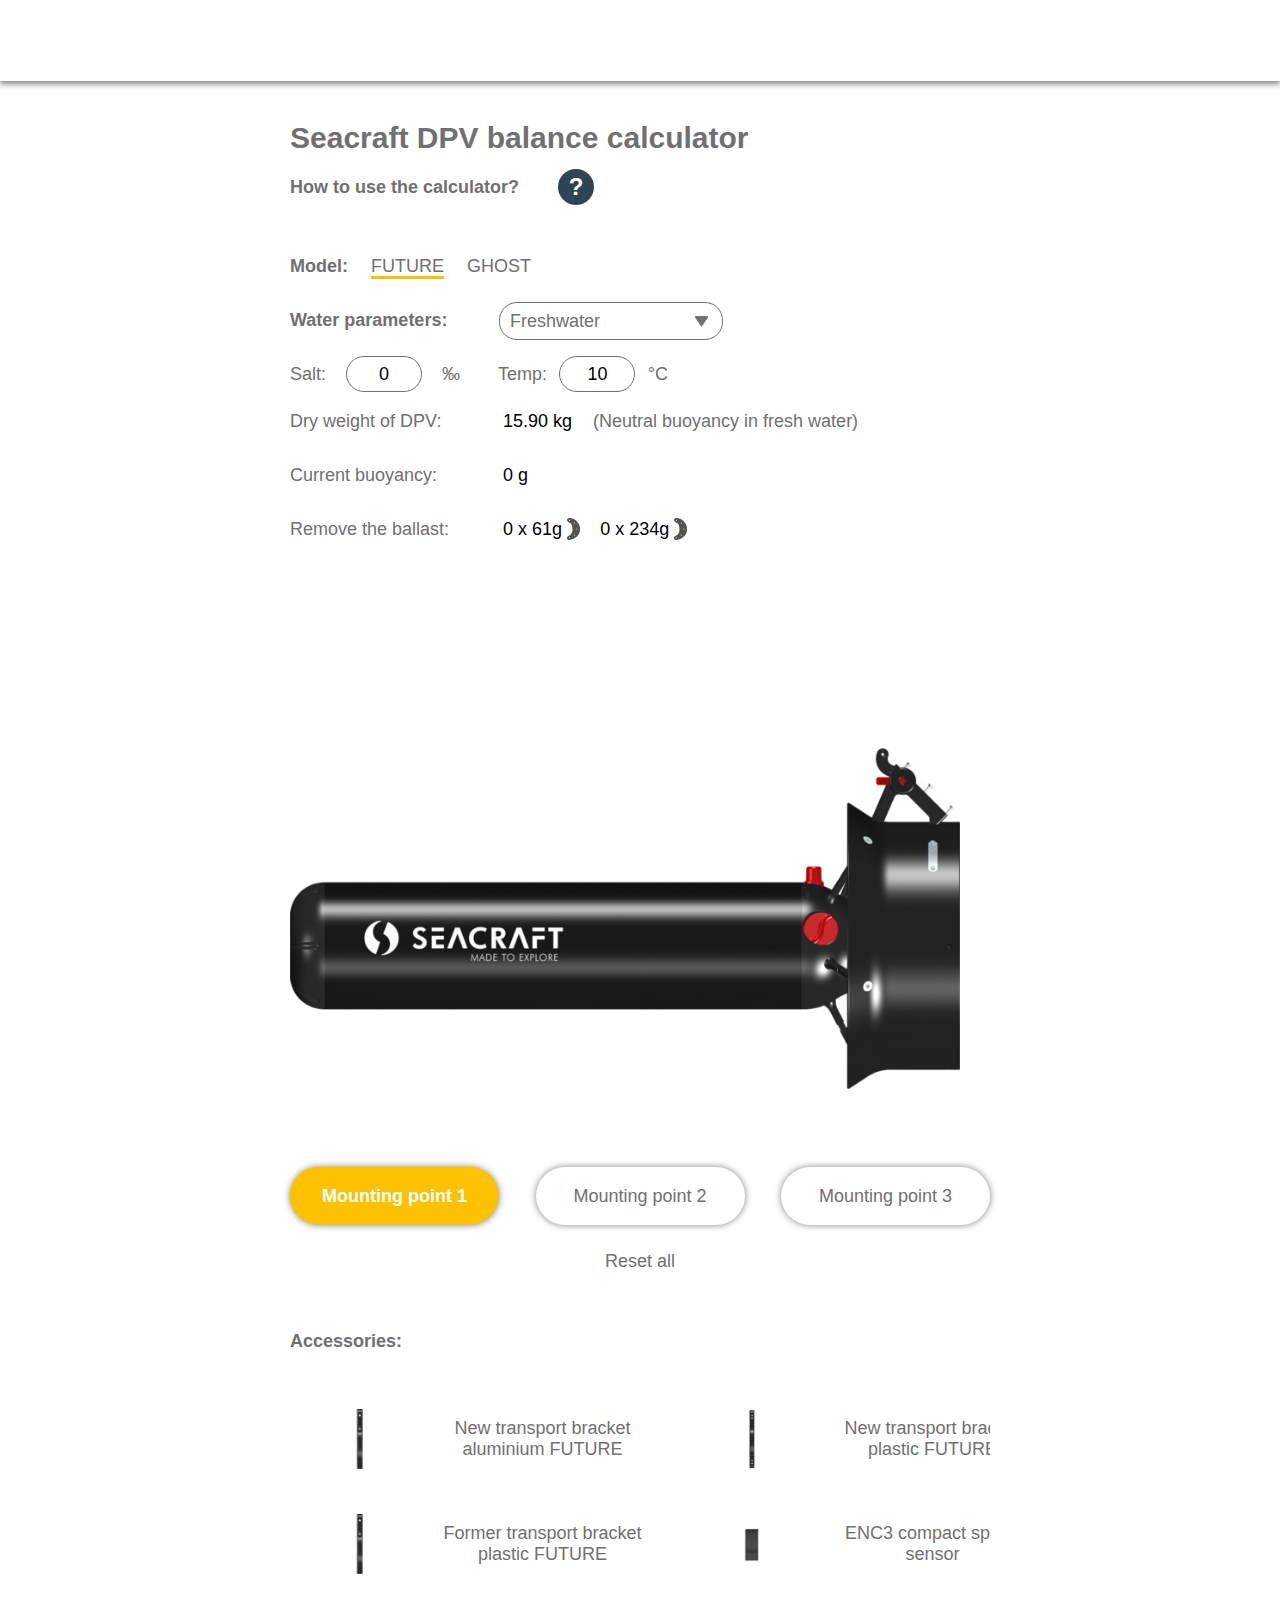
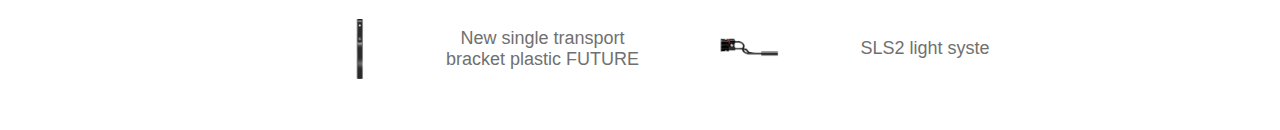
==== commit fd322003: "asd" ====
--- a/index.html
+++ b/index.html
@@ -63,15 +63,8 @@
                         </div>
                     </div>
                 </div>
-                <div class="foam">
-                    <span>Or add:</span>
-                    <div class="foam-parts">
-                        <div class="foam__quan"><span id="foam-weight"></span>g (<span id="foam-quan"></span>/3)
-                        </div>
-                        <img src="./assets/images/icons/foam.png" alt="">
-                        <div class="foam__with">foam with</div>
-                        <img src="./assets/images/icons/belt.png" alt="">
-                    </div>
+                <div id="foam-block" class="foam">
+                    
                 </div>
             </div>
         </div>
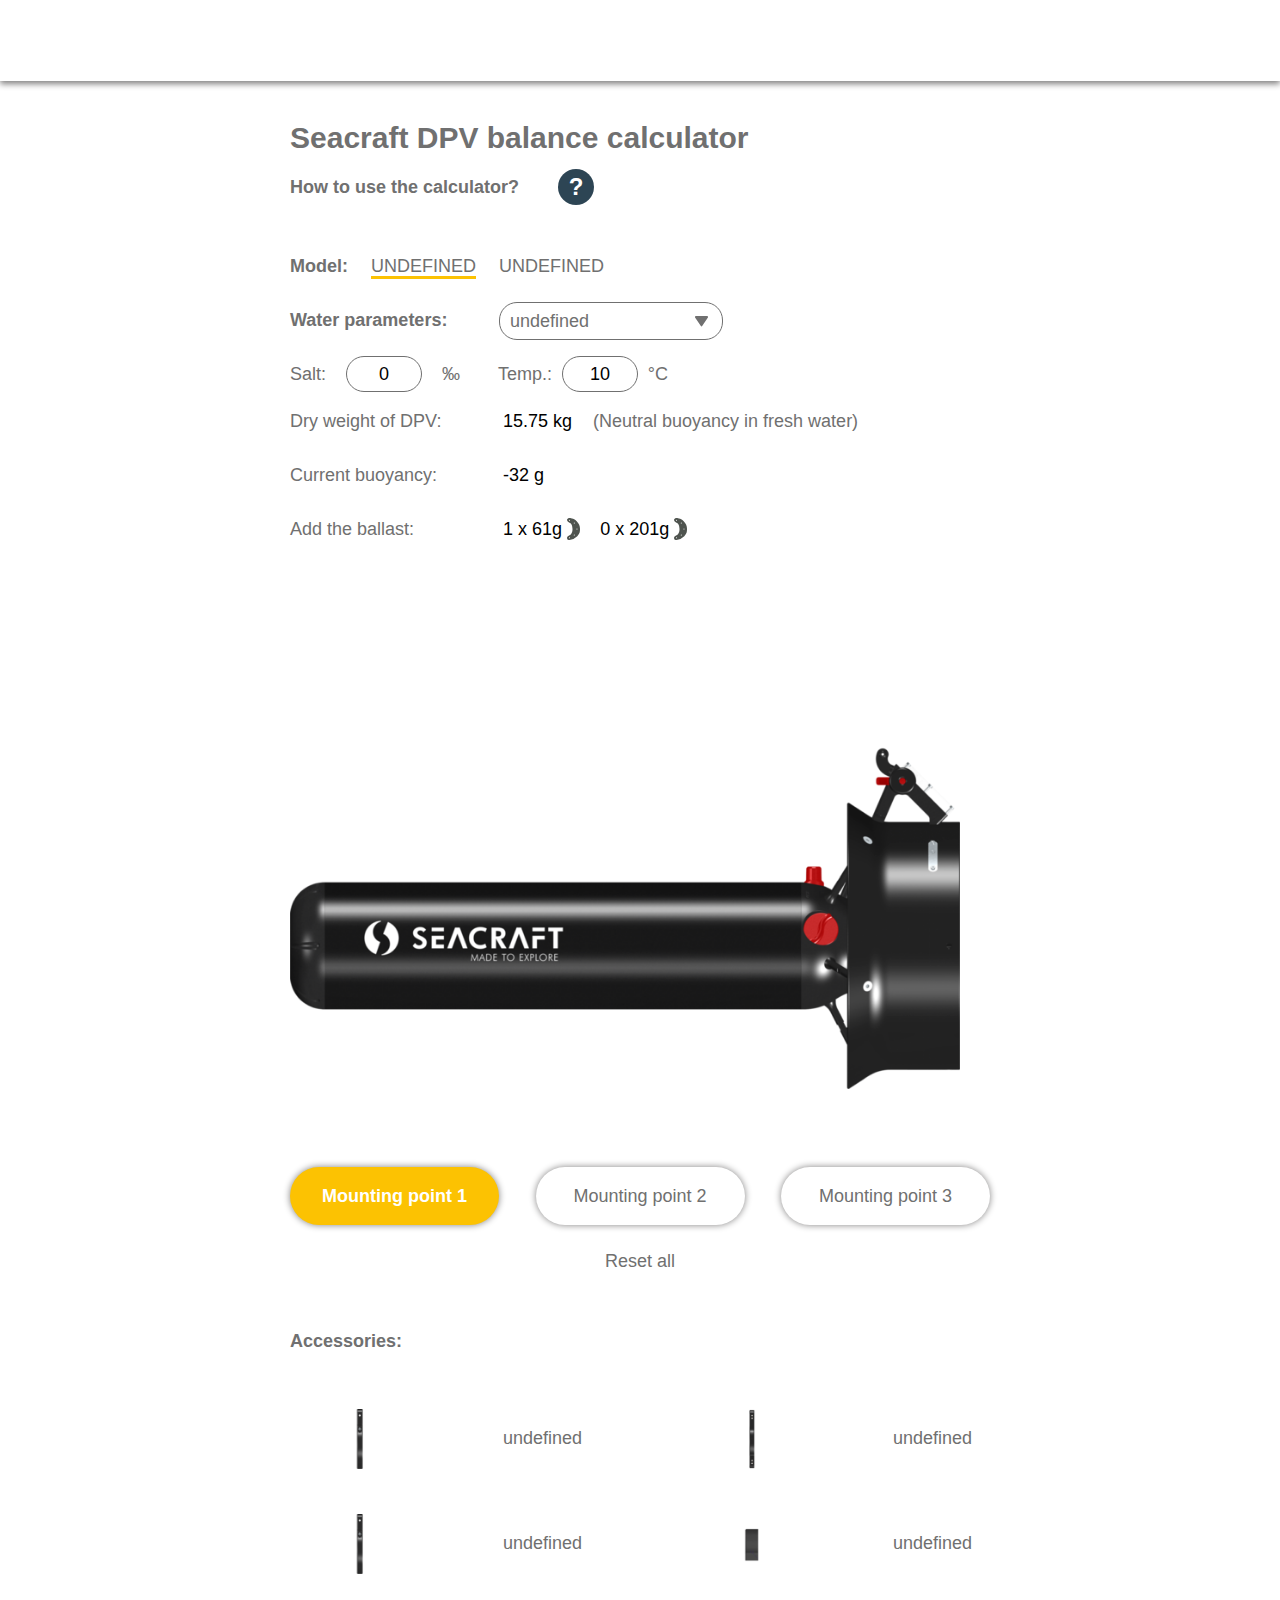
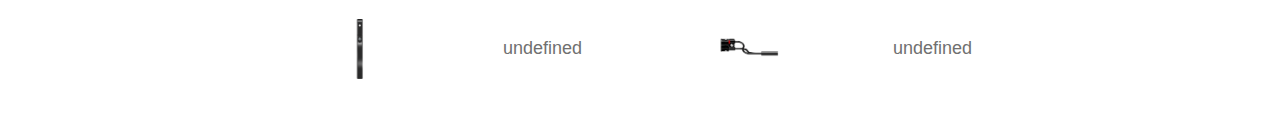
==== commit bb2c54a0: "asd" ====
--- a/index.html
+++ b/index.html
@@ -43,7 +43,8 @@
                         <span>Salt:</span><input id="seaSalt" class="waterParameters__input" type="text"><span>‰</span>
                     </div>
                     <div class="waterParameters">
-                        <span>Temp:</span><input id="seaTemp" class="waterParameters__input" type="text"><span>°C</span>
+                        <span>Temp.:</span><input id="seaTemp" class="waterParameters__input"
+                            type="text"><span>°C</span>
                     </div>
                 </div>
             </div>
@@ -53,18 +54,18 @@
                 <div class="buoyancy">Current buoyancy:<span class="right__span"><span id="current-buouancy"></span>
                         g</span>
                 </div>
-                <div class="ballast"><span> Remove the ballast:</span>
+                <div class="ballast"><span id="ballastMove">Remove the ballast:</span>
                     <div class="details">
                         <div class="detail"> <span class="right__span3"><span id="detail61"></span> x 61g</span><img
                                 src="./assets/images/icons/detail.svg" alt=""></div>
                         <div class="detail">
-                            <span class="right__span3"><span id="detail200"></span> x 234g</span><img
+                            <span class="right__span3"><span id="detail200"></span> x 201g</span><img
                                 src="./assets/images/icons/detail.svg" alt="">
                         </div>
                     </div>
                 </div>
                 <div id="foam-block" class="foam">
-                    
+
                 </div>
             </div>
         </div>
@@ -94,7 +95,6 @@
             </div>
         </div>
     </div>
-    </div>
     <script src="./js/jquery/jquery.js" type="text/javascript" defer></script>
     <script src="./js/perfect-scrollbar.js" type="text/javascript" defer> </script>
     <script src="./js/tippy/1.js" type="text/javascript" defer></script>
--- a/css/style.css
+++ b/css/style.css
@@ -15,6 +15,94 @@
   width: 100%;
   -webkit-box-shadow: 0px 3px 6px #838282;
           box-shadow: 0px 3px 6px #838282;
+}
+
+/*
+ * Container style
+ */
+.ps {
+  overflow: hidden !important;
+  overflow-anchor: none;
+  -ms-overflow-style: none;
+  touch-action: auto;
+  -ms-touch-action: auto;
+}
+
+/*
+   * Scrollbar rail styles
+   */
+.ps__rail-x {
+  height: 1px;
+  bottom: 10px;
+  background: #fcc202;
+  position: absolute;
+}
+
+.ps__rail-y {
+  width: 1px;
+  background: #fcc202;
+  /* there must be 'right' or 'left' for ps__rail-y */
+  right: 10px;
+  /* please don't change 'position' */
+  position: absolute;
+}
+
+.ps--active-x > .ps__rail-x,
+.ps--active-y > .ps__rail-y {
+  display: block;
+}
+
+.ps:hover > .ps__rail-x,
+.ps:hover > .ps__rail-y,
+.ps--focus > .ps__rail-x,
+.ps--focus > .ps__rail-y,
+.ps--scrolling-x > .ps__rail-x,
+.ps--scrolling-y > .ps__rail-y {
+  opacity: 1;
+}
+
+/*
+   * Scrollbar thumb styles
+   */
+.ps__thumb-x {
+  background-color: #aaa;
+  border-radius: 6px;
+  transition: background-color 0.2s linear, height 0.2s ease-in-out;
+  -webkit-transition: background-color 0.2s linear, height 0.2s ease-in-out;
+  height: 6px;
+  /* there must be 'bottom' for ps__thumb-x */
+  bottom: -6px;
+  border-radius: 14px;
+  height: 13px;
+  background: #fcc202;
+  /* please don't change 'position' */
+  position: absolute;
+}
+
+.ps__thumb-y {
+  border-radius: 14px;
+  height: 13px;
+  background: #fcc202;
+  transition: background-color 0.2s linear, width 0.2s ease-in-out;
+  -webkit-transition: background-color 0.2s linear, width 0.2s ease-in-out;
+  width: 9px;
+  /* there must be 'right' for ps__thumb-y */
+  right: -4px;
+  /* please don't change 'position' */
+  position: absolute;
+}
+
+/* MS supports */
+@supports (-ms-overflow-style: none) {
+  .ps {
+    overflow: auto !important;
+  }
+}
+
+@media screen and (-ms-high-contrast: active), (-ms-high-contrast: none) {
+  .ps {
+    overflow: auto !important;
+  }
 }
 
 div.selectboxss {
@@ -124,11 +212,22 @@
   transition: 0.2s;
 }
 
+input {
+  outline: none;
+}
+
 .mainBlock {
+  font-family: "Montserrat", Sans-serif;
   width: 1320px;
   margin: auto;
+  font-size: 18px;
+  color: #707070;
   margin-top: 40px;
   zoom: 80%;
+}
+
+.mainBlock input {
+  outline: none;
 }
 
 .mainBlock__head {
@@ -297,6 +396,7 @@
       -ms-flex-pack: justify;
           justify-content: space-between;
   height: 22px;
+  color: #707070;
   line-height: 22px;
   font-weight: bold;
   font-size: 18px;
@@ -324,6 +424,10 @@
   .mainBlock__parameters .params {
     width: 320px;
   }
+}
+
+.mainBlock__parameters .params input {
+  outline: none;
 }
 
 .mainBlock__parameters .waterParameters {
